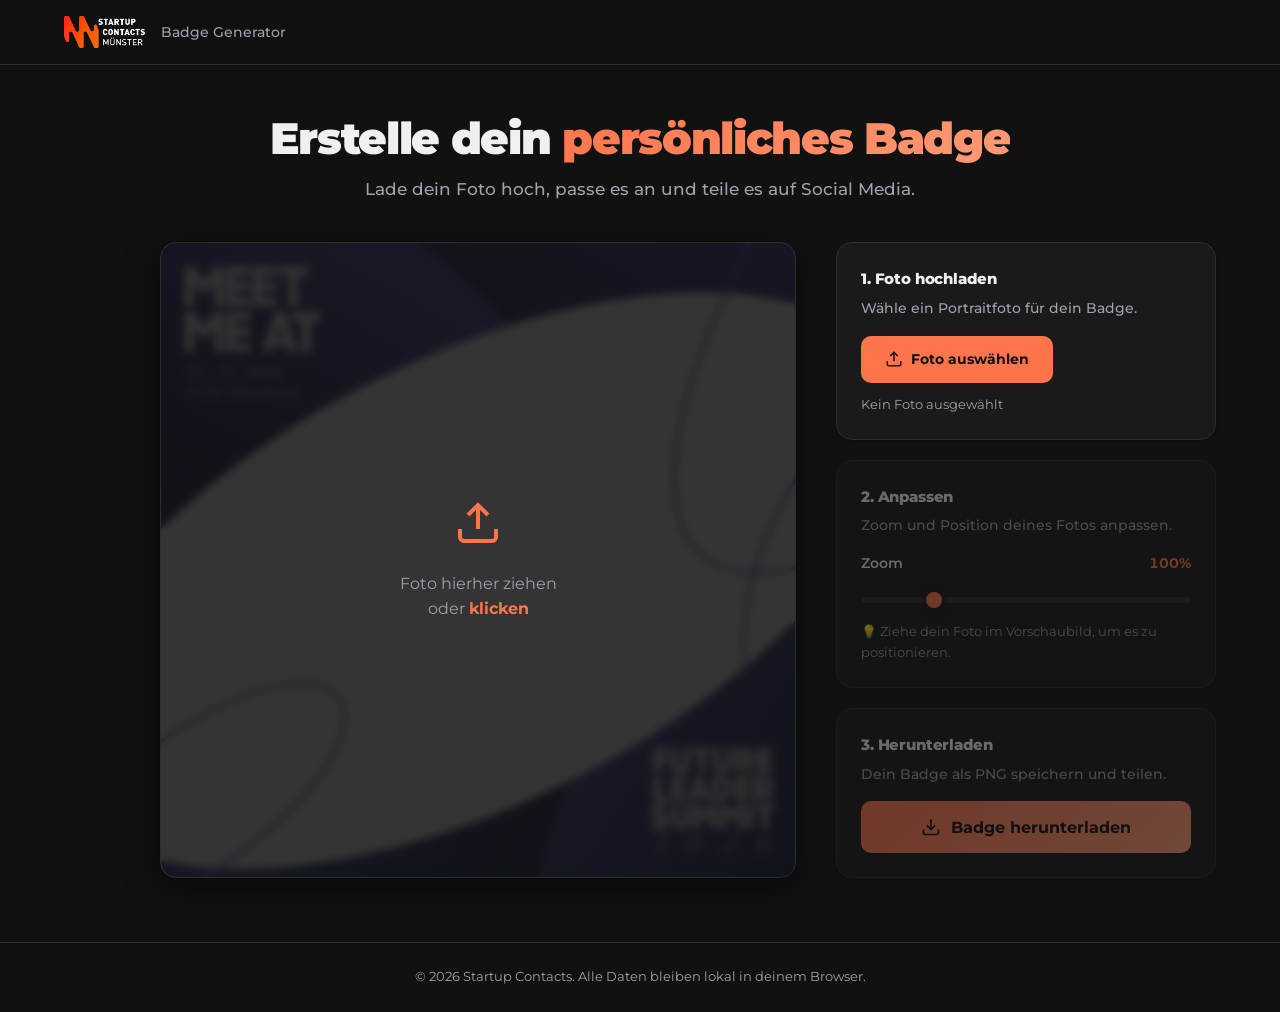
==== index.html @ 13b4af8f "Initial commit" ====
<!DOCTYPE html>
<html lang="de">
<head>
  <meta charset="UTF-8">
  <meta name="viewport" content="width=device-width, initial-scale=1.0">
  <title>Startup Contacts 2026 — Badge Generator</title>
  <meta name="description" content="Erstelle dein persönliches Startup Contacts 2026 Badge für Social Media.">
  <link rel="preconnect" href="https://fonts.googleapis.com">
  <link rel="preconnect" href="https://fonts.gstatic.com" crossorigin>
  <link href="https://fonts.googleapis.com/css2?family=Montserrat:wght@400;500;600;700;800;900&display=swap" rel="stylesheet">
  <link rel="stylesheet" href="css/style.css">
</head>
<body>
  <header class="header">
    <div class="container">
      <div class="header__inner">
        <img class="header__logo-img" src="assets/SC_logo_nav_bar.png" alt="Startup Contacts">
        <p class="header__tagline">Badge Generator</p>
      </div>
    </div>
  </header>

  <main class="main">
    <div class="container">
      <section class="hero">
        <h2 class="hero__title">Erstelle dein <span>persönliches Badge</span></h2>
        <p class="hero__subtitle">Lade dein Foto hoch, passe es an und teile es auf Social Media.</p>
      </section>

      <div class="generator">
        <div class="generator__preview">
          <div class="canvas-wrapper" id="canvasWrapper">
            <canvas id="badgeCanvas" width="1080" height="1080"></canvas>
            <div class="upload-overlay" id="uploadOverlay">
              <div class="upload-overlay__content">
                <svg class="upload-overlay__icon" viewBox="0 0 24 24" fill="none" stroke="currentColor" stroke-width="2">
                  <path d="M21 15v4a2 2 0 0 1-2 2H5a2 2 0 0 1-2-2v-4"/>
                  <polyline points="17 8 12 3 7 8"/>
                  <line x1="12" y1="3" x2="12" y2="15"/>
                </svg>
                <p class="upload-overlay__text">Foto hierher ziehen<br>oder <strong>klicken</strong></p>
              </div>
            </div>
          </div>
        </div>

        <div class="generator__controls">
          <div class="control-card">
            <h3 class="control-card__title">1. Foto hochladen</h3>
            <p class="control-card__desc">Wähle ein Portraitfoto für dein Badge.</p>
            <label class="upload-btn" for="photoInput">
              <svg viewBox="0 0 24 24" fill="none" stroke="currentColor" stroke-width="2">
                <path d="M21 15v4a2 2 0 0 1-2 2H5a2 2 0 0 1-2-2v-4"/>
                <polyline points="17 8 12 3 7 8"/>
                <line x1="12" y1="3" x2="12" y2="15"/>
              </svg>
              Foto auswählen
            </label>
            <input type="file" id="photoInput" accept="image/png, image/jpeg" hidden>
            <p class="control-card__hint" id="fileName">Kein Foto ausgewählt</p>
          </div>

          <div class="control-card control-card--disabled" id="adjustControls">
            <h3 class="control-card__title">2. Anpassen</h3>
            <p class="control-card__desc">Zoom und Position deines Fotos anpassen.</p>
            
            <div class="slider-group">
              <label class="slider-label" for="zoomSlider">
                <span>Zoom</span>
                <span class="slider-value" id="zoomValue">100%</span>
              </label>
              <input type="range" id="zoomSlider" class="slider" min="50" max="300" value="100" step="1">
            </div>

            <p class="control-card__hint">💡 Ziehe dein Foto im Vorschaubild, um es zu positionieren.</p>
          </div>

          <div class="control-card control-card--disabled" id="downloadControls">
            <h3 class="control-card__title">3. Herunterladen</h3>
            <p class="control-card__desc">Dein Badge als PNG speichern und teilen.</p>
            <button class="download-btn" id="downloadBtn">
              <svg viewBox="0 0 24 24" fill="none" stroke="currentColor" stroke-width="2">
                <path d="M21 15v4a2 2 0 0 1-2 2H5a2 2 0 0 1-2-2v-4"/>
                <polyline points="7 10 12 15 17 10"/>
                <line x1="12" y1="15" x2="12" y2="3"/>
              </svg>
              Badge herunterladen
            </button>
          </div>
        </div>
      </div>
    </div>
  </main>

  <footer class="footer">
    <div class="container">
      <p>&copy; 2026 Startup Contacts. Alle Daten bleiben lokal in deinem Browser.</p>
    </div>
  </footer>

  <script src="js/app.js"></script>
</body>
</html>
---- css/style.css ----
/* =============================================
   Social Media Badge Generator — Styles
   Font: Montserrat | Responsive | Modern & Clean
   ============================================= */

*, *::before, *::after {
  margin: 0;
  padding: 0;
  box-sizing: border-box;
}

:root {
  --color-primary: #FF754B;
  --color-primary-light: #FF8F6B;
  --color-accent: #FF754B;
  --color-bg: #111111;
  --color-surface: #1A1A1A;
  --color-surface-hover: #222222;
  --color-white: #ffffff;
  --color-text: #F0F0F0;
  --color-text-secondary: #9CA3AF;
  --color-border: #2E2E2E;
  --shadow-sm: 0 1px 3px rgba(0, 0, 0, 0.3);
  --shadow-md: 0 4px 16px rgba(0, 0, 0, 0.4);
  --shadow-lg: 0 8px 32px rgba(0, 0, 0, 0.5);
  --radius: 16px;
  --radius-sm: 10px;
  --transition: 0.2s ease;
}

html {
  font-size: 16px;
  -webkit-font-smoothing: antialiased;
  -moz-osx-font-smoothing: grayscale;
}

body {
  font-family: 'Montserrat', -apple-system, BlinkMacSystemFont, sans-serif;
  background: var(--color-bg);
  color: var(--color-text);
  line-height: 1.6;
  min-height: 100vh;
  display: flex;
  flex-direction: column;
}

.container {
  width: 100%;
  max-width: 1200px;
  margin: 0 auto;
  padding: 0 24px;
}

/* Header */
.header {
  border-bottom: 1px solid var(--color-border);
  padding: 16px 0;
  position: sticky;
  top: 0;
  z-index: 100;
  backdrop-filter: blur(12px);
  background: rgba(17, 17, 17, 0.92);
}

.header__inner {
  display: flex;
  align-items: center;
  gap: 16px;
}

.header__logo-img {
  height: 32px;
  width: auto;
  display: block;
}

.header__tagline {
  font-size: 0.875rem;
  color: var(--color-text-secondary);
  font-weight: 500;
}

/* Hero */
.hero {
  text-align: center;
  padding: 48px 0 40px;
}

.hero__title {
  font-size: clamp(1.75rem, 4vw, 2.75rem);
  font-weight: 900;
  letter-spacing: -0.03em;
  line-height: 1.15;
  color: var(--color-text);
}

.hero__title span {
  background: linear-gradient(135deg, #FF754B, #FF9A76);
  -webkit-background-clip: text;
  -webkit-text-fill-color: transparent;
  background-clip: text;
}

.hero__subtitle {
  margin-top: 12px;
  font-size: 1.05rem;
  color: var(--color-text-secondary);
  font-weight: 500;
}

/* Generator Layout */
.generator {
  display: grid;
  grid-template-columns: auto 380px;
  gap: 40px;
  align-items: start;
  padding-bottom: 64px;
}

/* Canvas Preview */
.generator__preview {
  position: sticky;
  top: 100px;
  justify-self: end;
}

.canvas-wrapper {
  position: relative;
  width: 100%;
  aspect-ratio: 1;
  background: #1A1A1A;
  border-radius: var(--radius);
  box-shadow: var(--shadow-lg);
  border: 1px solid var(--color-border);
  overflow: hidden;
  cursor: grab;
}

.canvas-wrapper:active {
  cursor: grabbing;
}

canvas {
  width: 100%;
  height: 100%;
  display: block;
}

/* Upload Overlay */
.upload-overlay {
  position: absolute;
  inset: 0;
  display: flex;
  align-items: center;
  justify-content: center;
  background: rgba(17, 17, 17, 0.85);
  backdrop-filter: blur(4px);
  transition: opacity var(--transition);
  cursor: pointer;
}

.upload-overlay--hidden {
  opacity: 0;
  pointer-events: none;
}

.upload-overlay__content {
  text-align: center;
  padding: 32px;
}

.upload-overlay__icon {
  width: 48px;
  height: 48px;
  color: var(--color-accent);
  margin-bottom: 16px;
}

.upload-overlay__text {
  font-size: 1rem;
  color: var(--color-text-secondary);
  line-height: 1.6;
}

.upload-overlay__text strong {
  color: var(--color-accent);
}

/* Drag-over state */
.canvas-wrapper.drag-over .upload-overlay {
  opacity: 1;
  pointer-events: auto;
  background: rgba(255, 117, 75, 0.08);
  border: 2px dashed var(--color-accent);
  border-radius: var(--radius);
}

/* Controls */
.generator__controls {
  display: flex;
  flex-direction: column;
  gap: 20px;
}

.control-card {
  background: var(--color-surface);
  border-radius: var(--radius);
  padding: 24px;
  box-shadow: var(--shadow-sm);
  border: 1px solid var(--color-border);
  transition: all var(--transition);
}

.control-card:hover {
  box-shadow: var(--shadow-md);
  background: var(--color-surface-hover);
}

.control-card--disabled {
  opacity: 0.4;
  pointer-events: none;
  user-select: none;
}

.control-card--disabled:hover {
  box-shadow: var(--shadow-sm);
  background: var(--color-surface);
}

.control-card__title {
  font-size: 0.95rem;
  font-weight: 800;
  color: var(--color-text);
  margin-bottom: 6px;
  letter-spacing: -0.01em;
}

.control-card__desc {
  font-size: 0.85rem;
  color: var(--color-text-secondary);
  margin-bottom: 16px;
  font-weight: 500;
}

.control-card__hint {
  font-size: 0.8rem;
  color: var(--color-text-secondary);
  margin-top: 12px;
}

/* Upload Button */
.upload-btn {
  display: inline-flex;
  align-items: center;
  gap: 8px;
  background: var(--color-accent);
  color: #111111;
  font-family: 'Montserrat', sans-serif;
  font-size: 0.9rem;
  font-weight: 700;
  padding: 12px 24px;
  border-radius: var(--radius-sm);
  cursor: pointer;
  transition: all var(--transition);
  border: none;
  text-decoration: none;
}

.upload-btn svg {
  width: 18px;
  height: 18px;
}

.upload-btn:hover {
  background: var(--color-primary-light);
  transform: translateY(-1px);
  box-shadow: var(--shadow-md);
}

/* Slider */
.slider-group {
  margin-bottom: 8px;
}

.slider-label {
  display: flex;
  justify-content: space-between;
  align-items: center;
  font-size: 0.85rem;
  font-weight: 600;
  color: var(--color-text);
  margin-bottom: 10px;
}

.slider-value {
  font-variant-numeric: tabular-nums;
  color: var(--color-accent);
  font-weight: 700;
}

.slider {
  -webkit-appearance: none;
  appearance: none;
  width: 100%;
  height: 6px;
  border-radius: 3px;
  background: var(--color-border);
  outline: none;
  transition: background var(--transition);
}

.slider::-webkit-slider-thumb {
  -webkit-appearance: none;
  appearance: none;
  width: 22px;
  height: 22px;
  border-radius: 50%;
  background: var(--color-accent);
  cursor: pointer;
  border: 3px solid var(--color-surface);
  box-shadow: 0 2px 8px rgba(0, 0, 0, 0.3);
  transition: transform var(--transition);
}

.slider::-webkit-slider-thumb:hover {
  transform: scale(1.15);
}

.slider::-moz-range-thumb {
  width: 22px;
  height: 22px;
  border-radius: 50%;
  background: var(--color-accent);
  cursor: pointer;
  border: 3px solid var(--color-surface);
  box-shadow: 0 2px 8px rgba(0, 0, 0, 0.3);
}

/* Download Button */
.download-btn {
  display: inline-flex;
  align-items: center;
  gap: 10px;
  width: 100%;
  justify-content: center;
  background: linear-gradient(135deg, #FF754B, #FF9A76);
  color: #111111;
  font-family: 'Montserrat', sans-serif;
  font-size: 1rem;
  font-weight: 700;
  padding: 16px 32px;
  border-radius: var(--radius-sm);
  border: none;
  cursor: pointer;
  transition: all var(--transition);
}

.download-btn svg {
  width: 20px;
  height: 20px;
}

.download-btn:hover {
  transform: translateY(-2px);
  box-shadow: 0 8px 24px rgba(255, 117, 75, 0.3);
}

.download-btn:active {
  transform: translateY(0);
}

/* Footer */
.footer {
  margin-top: auto;
  padding: 24px 0;
  text-align: center;
  font-size: 0.8rem;
  color: var(--color-text-secondary);
  border-top: 1px solid var(--color-border);
}

/* =============================================
   Responsive
   ============================================= */

@media (max-width: 900px) {
  .generator {
    grid-template-columns: 1fr;
    gap: 24px;
  }

  .generator__preview {
    position: static;
    max-width: 520px;
    margin: 0 auto;
    width: 100%;
  }

  .hero {
    padding: 32px 0 28px;
  }
}

@media (max-width: 480px) {
  .container {
    padding: 0 16px;
  }

  .hero__title {
    font-size: 1.5rem;
  }

  .hero__subtitle {
    font-size: 0.9rem;
  }

  .control-card {
    padding: 18px;
  }

  .upload-btn, .download-btn {
    width: 100%;
    justify-content: center;
  }
}
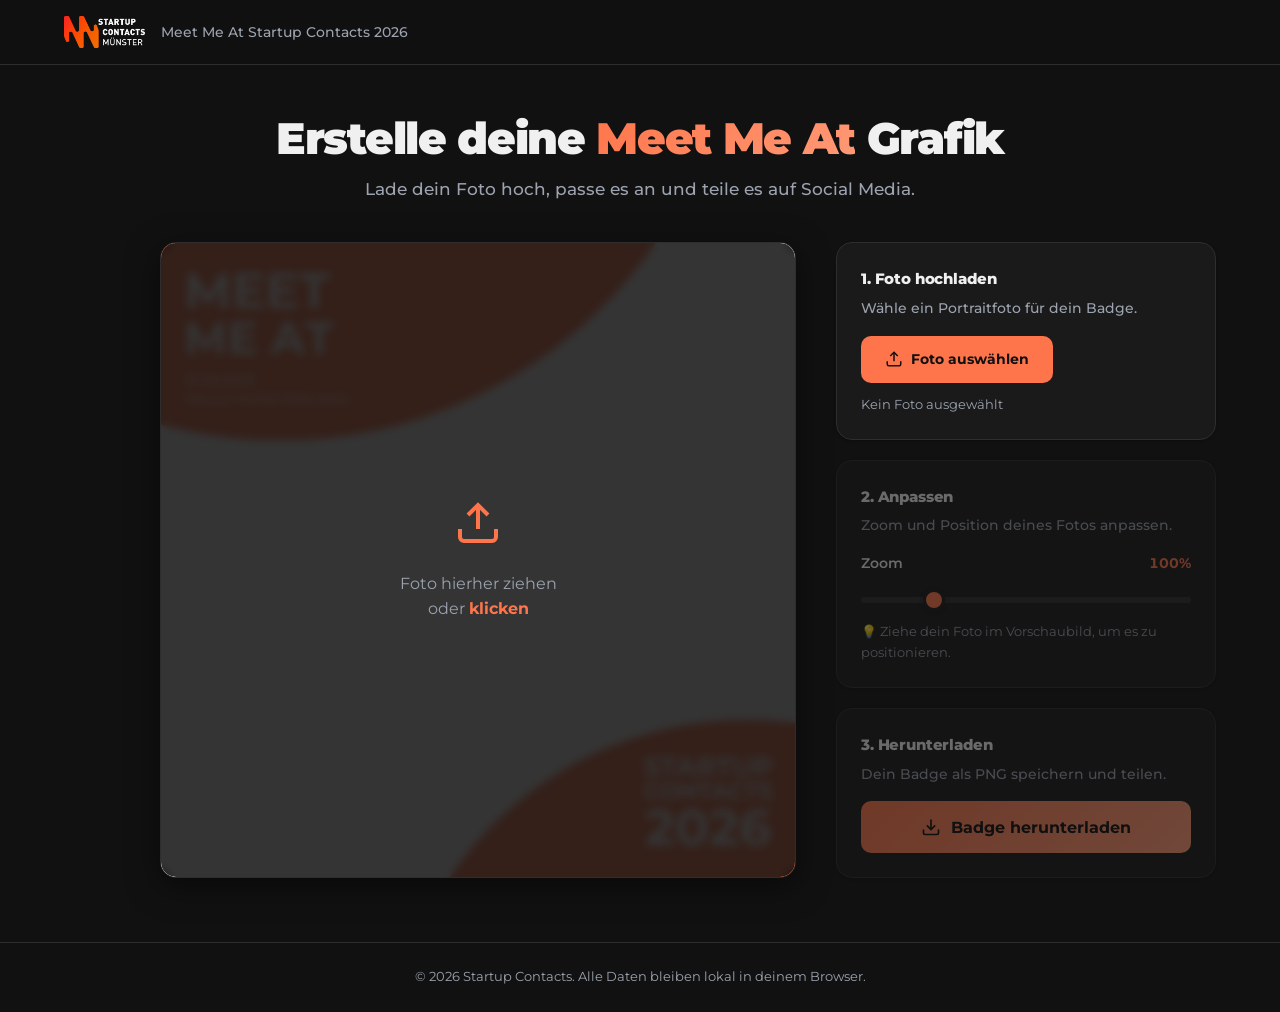
==== commit 544c891d: "rename" ====
--- a/index.html
+++ b/index.html
@@ -15,7 +15,7 @@
     <div class="container">
       <div class="header__inner">
         <img class="header__logo-img" src="assets/SC_logo_nav_bar.png" alt="Startup Contacts">
-        <p class="header__tagline">Badge Generator</p>
+        <p class="header__tagline">Meet Me At Startup Contacts 2026</p>
       </div>
     </div>
   </header>
@@ -23,7 +23,7 @@
   <main class="main">
     <div class="container">
       <section class="hero">
-        <h2 class="hero__title">Erstelle dein <span>persönliches Badge</span></h2>
+        <h2 class="hero__title">Erstelle deine <span>Meet Me At</span> Grafik</h2>
         <p class="hero__subtitle">Lade dein Foto hoch, passe es an und teile es auf Social Media.</p>
       </section>
 
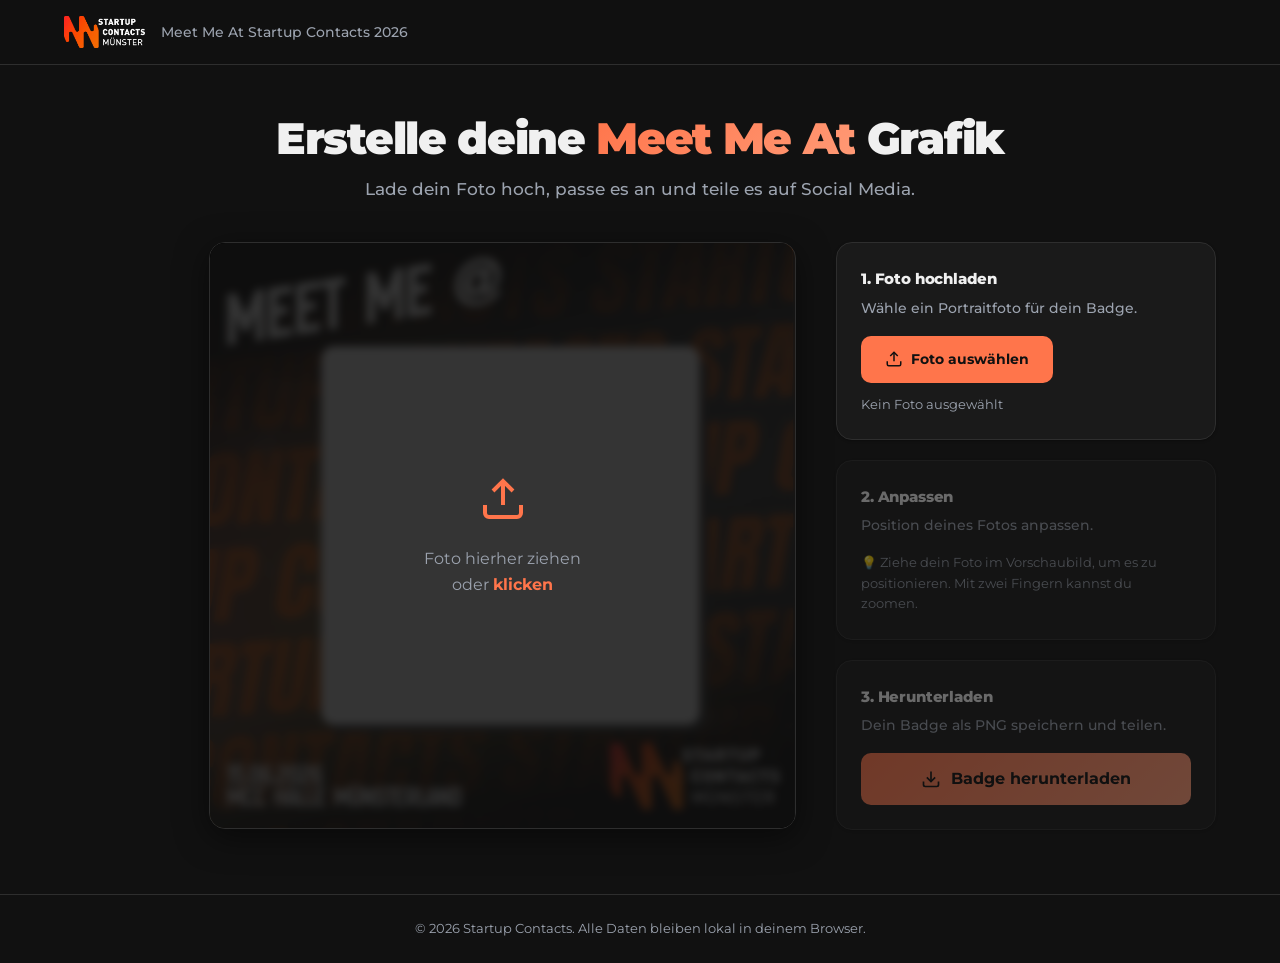
==== commit b2b3eb11: "fixes" ====
--- a/index.html
+++ b/index.html
@@ -62,17 +62,9 @@
 
           <div class="control-card control-card--disabled" id="adjustControls">
             <h3 class="control-card__title">2. Anpassen</h3>
-            <p class="control-card__desc">Zoom und Position deines Fotos anpassen.</p>
-            
-            <div class="slider-group">
-              <label class="slider-label" for="zoomSlider">
-                <span>Zoom</span>
-                <span class="slider-value" id="zoomValue">100%</span>
-              </label>
-              <input type="range" id="zoomSlider" class="slider" min="50" max="300" value="100" step="1">
-            </div>
+            <p class="control-card__desc">Position deines Fotos anpassen.</p>
 
-            <p class="control-card__hint">💡 Ziehe dein Foto im Vorschaubild, um es zu positionieren.</p>
+            <p class="control-card__hint">💡 Ziehe dein Foto im Vorschaubild, um es zu positionieren. Mit zwei Fingern kannst du zoomen.</p>
           </div>
 
           <div class="control-card control-card--disabled" id="downloadControls">
@@ -92,6 +84,16 @@
     </div>
   </main>
 
+  <div class="save-modal" id="saveModal" hidden>
+    <div class="save-modal__backdrop" id="saveModalBackdrop"></div>
+    <div class="save-modal__dialog" role="dialog" aria-modal="true" aria-labelledby="saveModalTitle">
+      <button class="save-modal__close" id="saveModalClose" aria-label="Schließen">&times;</button>
+      <h3 class="save-modal__title" id="saveModalTitle">Badge speichern</h3>
+      <p class="save-modal__text" id="saveModalText">Halte das Bild gedrückt und wähle <strong>„Bild sichern"</strong>.</p>
+      <img class="save-modal__image" id="saveModalImage" alt="Dein Badge">
+    </div>
+  </div>
+
   <footer class="footer">
     <div class="container">
       <p>&copy; 2026 Startup Contacts. Alle Daten bleiben lokal in deinem Browser.</p>
--- a/css/style.css
+++ b/css/style.css
@@ -277,63 +277,84 @@
   box-shadow: var(--shadow-md);
 }
 
-/* Slider */
-.slider-group {
+/* Save Modal (in-app / PWA download fallback) */
+.save-modal {
+  position: fixed;
+  inset: 0;
+  z-index: 1000;
+  display: flex;
+  align-items: center;
+  justify-content: center;
+  padding: 24px;
+}
+
+.save-modal[hidden] {
+  display: none;
+}
+
+.save-modal__backdrop {
+  position: absolute;
+  inset: 0;
+  background: rgba(0, 0, 0, 0.75);
+  backdrop-filter: blur(8px);
+}
+
+.save-modal__dialog {
+  position: relative;
+  background: var(--color-surface);
+  border: 1px solid var(--color-border);
+  border-radius: var(--radius);
+  padding: 24px;
+  max-width: 420px;
+  width: 100%;
+  max-height: 90vh;
+  overflow-y: auto;
+  box-shadow: var(--shadow-lg);
+  text-align: center;
+}
+
+.save-modal__close {
+  position: absolute;
+  top: 8px;
+  right: 12px;
+  background: transparent;
+  border: none;
+  color: var(--color-text-secondary);
+  font-size: 1.75rem;
+  line-height: 1;
+  cursor: pointer;
+  padding: 4px 8px;
+}
+
+.save-modal__close:hover {
+  color: var(--color-text);
+}
+
+.save-modal__title {
+  font-size: 1.1rem;
+  font-weight: 800;
+  color: var(--color-text);
   margin-bottom: 8px;
 }
 
-.slider-label {
-  display: flex;
-  justify-content: space-between;
-  align-items: center;
-  font-size: 0.85rem;
-  font-weight: 600;
-  color: var(--color-text);
-  margin-bottom: 10px;
-}
-
-.slider-value {
-  font-variant-numeric: tabular-nums;
+.save-modal__text {
+  font-size: 0.9rem;
+  color: var(--color-text-secondary);
+  margin-bottom: 16px;
+  line-height: 1.5;
+}
+
+.save-modal__text strong {
   color: var(--color-accent);
-  font-weight: 700;
-}
-
-.slider {
-  -webkit-appearance: none;
-  appearance: none;
-  width: 100%;
-  height: 6px;
-  border-radius: 3px;
-  background: var(--color-border);
-  outline: none;
-  transition: background var(--transition);
-}
-
-.slider::-webkit-slider-thumb {
-  -webkit-appearance: none;
-  appearance: none;
-  width: 22px;
-  height: 22px;
-  border-radius: 50%;
-  background: var(--color-accent);
-  cursor: pointer;
-  border: 3px solid var(--color-surface);
-  box-shadow: 0 2px 8px rgba(0, 0, 0, 0.3);
-  transition: transform var(--transition);
-}
-
-.slider::-webkit-slider-thumb:hover {
-  transform: scale(1.15);
-}
-
-.slider::-moz-range-thumb {
-  width: 22px;
-  height: 22px;
-  border-radius: 50%;
-  background: var(--color-accent);
-  cursor: pointer;
-  border: 3px solid var(--color-surface);
-  box-shadow: 0 2px 8px rgba(0, 0, 0, 0.3);
+}
+
+.save-modal__image {
+  width: 100%;
+  height: auto;
+  border-radius: var(--radius-sm);
+  display: block;
+  -webkit-touch-callout: default;
+  touch-action: manipulation;
 }
 
 /* Download Button */
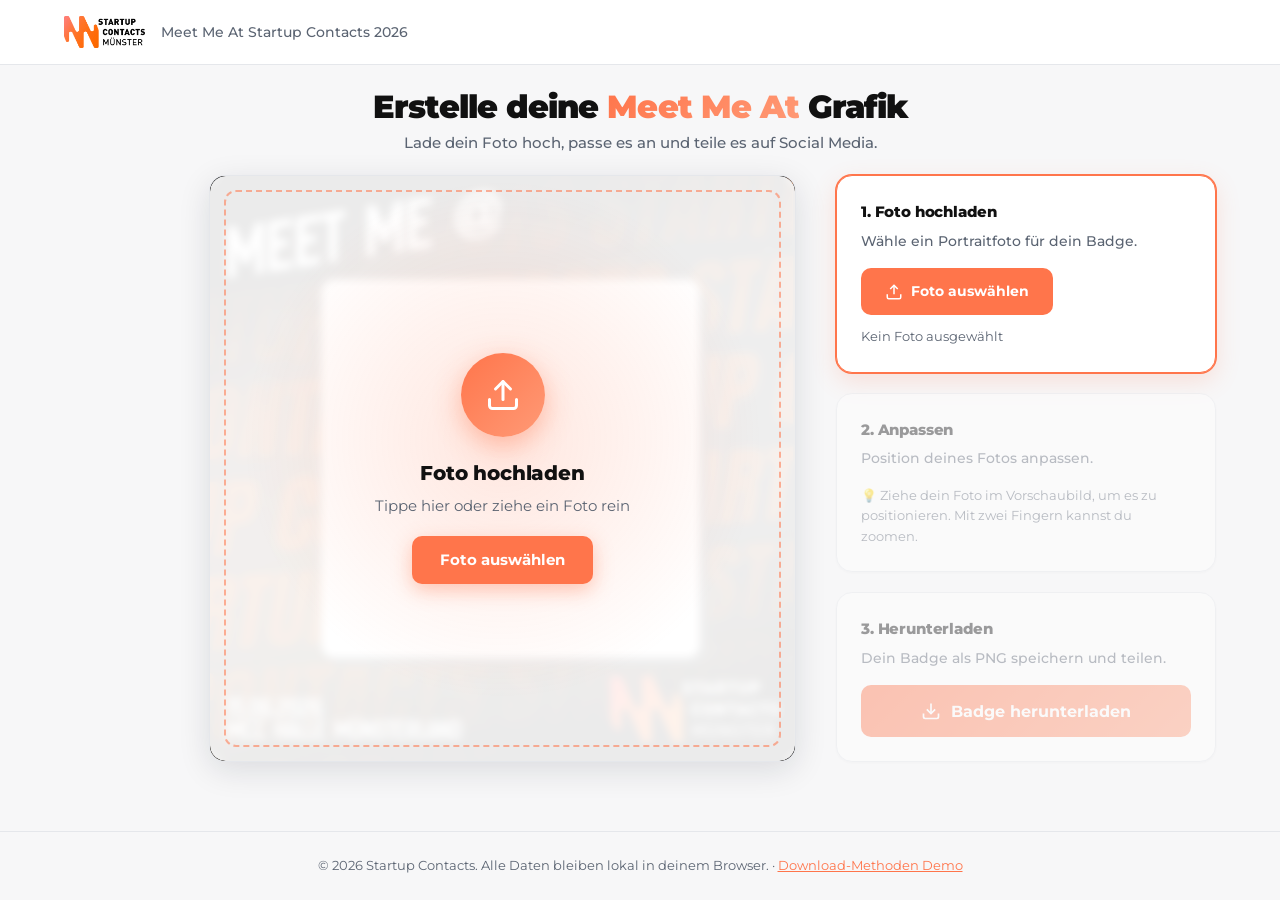
==== commit db80c782: "new version" ====
--- a/index.html
+++ b/index.html
@@ -5,6 +5,17 @@
   <meta name="viewport" content="width=device-width, initial-scale=1.0">
   <title>Startup Contacts 2026 — Badge Generator</title>
   <meta name="description" content="Erstelle dein persönliches Startup Contacts 2026 Badge für Social Media.">
+  <script>
+    (function () {
+      var mq = window.matchMedia('(prefers-color-scheme: light)');
+      var apply = function () {
+        document.documentElement.setAttribute('data-theme', mq.matches ? 'light' : 'dark');
+      };
+      apply();
+      if (mq.addEventListener) mq.addEventListener('change', apply);
+      else if (mq.addListener) mq.addListener(apply);
+    })();
+  </script>
   <link rel="preconnect" href="https://fonts.googleapis.com">
   <link rel="preconnect" href="https://fonts.gstatic.com" crossorigin>
   <link href="https://fonts.googleapis.com/css2?family=Montserrat:wght@400;500;600;700;800;900&display=swap" rel="stylesheet">
@@ -33,19 +44,23 @@
             <canvas id="badgeCanvas" width="1080" height="1080"></canvas>
             <div class="upload-overlay" id="uploadOverlay">
               <div class="upload-overlay__content">
-                <svg class="upload-overlay__icon" viewBox="0 0 24 24" fill="none" stroke="currentColor" stroke-width="2">
-                  <path d="M21 15v4a2 2 0 0 1-2 2H5a2 2 0 0 1-2-2v-4"/>
-                  <polyline points="17 8 12 3 7 8"/>
-                  <line x1="12" y1="3" x2="12" y2="15"/>
-                </svg>
-                <p class="upload-overlay__text">Foto hierher ziehen<br>oder <strong>klicken</strong></p>
+                <div class="upload-overlay__icon-wrap">
+                  <svg class="upload-overlay__icon" viewBox="0 0 24 24" fill="none" stroke="currentColor" stroke-width="2" stroke-linecap="round" stroke-linejoin="round">
+                    <path d="M21 15v4a2 2 0 0 1-2 2H5a2 2 0 0 1-2-2v-4"/>
+                    <polyline points="17 8 12 3 7 8"/>
+                    <line x1="12" y1="3" x2="12" y2="15"/>
+                  </svg>
+                </div>
+                <p class="upload-overlay__headline">Foto hochladen</p>
+                <p class="upload-overlay__text">Tippe hier oder ziehe ein Foto rein</p>
+                <span class="upload-overlay__cta">Foto auswählen</span>
               </div>
             </div>
           </div>
         </div>
 
         <div class="generator__controls">
-          <div class="control-card">
+          <div class="control-card control-card--active" id="uploadControls">
             <h3 class="control-card__title">1. Foto hochladen</h3>
             <p class="control-card__desc">Wähle ein Portraitfoto für dein Badge.</p>
             <label class="upload-btn" for="photoInput">
@@ -96,7 +111,7 @@
 
   <footer class="footer">
     <div class="container">
-      <p>&copy; 2026 Startup Contacts. Alle Daten bleiben lokal in deinem Browser.</p>
+      <p>&copy; 2026 Startup Contacts. Alle Daten bleiben lokal in deinem Browser. · <a href="download-demo.html" style="color: var(--color-accent);">Download-Methoden Demo</a></p>
     </div>
   </footer>
 
--- a/css/style.css
+++ b/css/style.css
@@ -13,19 +13,44 @@
   --color-primary: #FF754B;
   --color-primary-light: #FF8F6B;
   --color-accent: #FF754B;
+  --color-white: #ffffff;
+  --radius: 16px;
+  --radius-sm: 10px;
+  --transition: 0.2s ease;
+}
+
+[data-theme="dark"] {
   --color-bg: #111111;
   --color-surface: #1A1A1A;
   --color-surface-hover: #222222;
-  --color-white: #ffffff;
   --color-text: #F0F0F0;
   --color-text-secondary: #9CA3AF;
   --color-border: #2E2E2E;
+  --color-header-bg: rgba(17, 17, 17, 0.92);
+  --color-overlay-bg: rgba(17, 17, 17, 0.88);
+  --color-canvas-bg: #1A1A1A;
+  --color-btn-text: #111111;
   --shadow-sm: 0 1px 3px rgba(0, 0, 0, 0.3);
   --shadow-md: 0 4px 16px rgba(0, 0, 0, 0.4);
   --shadow-lg: 0 8px 32px rgba(0, 0, 0, 0.5);
-  --radius: 16px;
-  --radius-sm: 10px;
-  --transition: 0.2s ease;
+  --logo-filter: none;
+}
+
+[data-theme="light"] {
+  --color-bg: #F7F7F8;
+  --color-surface: #FFFFFF;
+  --color-surface-hover: #FAFAFA;
+  --color-text: #111111;
+  --color-text-secondary: #5B6472;
+  --color-border: #E5E7EB;
+  --color-header-bg: rgba(255, 255, 255, 0.92);
+  --color-overlay-bg: rgba(255, 255, 255, 0.92);
+  --color-canvas-bg: #F1F2F4;
+  --color-btn-text: #FFFFFF;
+  --shadow-sm: 0 1px 3px rgba(17, 24, 39, 0.06);
+  --shadow-md: 0 4px 16px rgba(17, 24, 39, 0.08);
+  --shadow-lg: 0 8px 32px rgba(17, 24, 39, 0.12);
+  --logo-filter: invert(1) hue-rotate(180deg) saturate(1.05);
 }
 
 html {
@@ -42,6 +67,7 @@
   min-height: 100vh;
   display: flex;
   flex-direction: column;
+  transition: background var(--transition), color var(--transition);
 }
 
 .container {
@@ -59,7 +85,8 @@
   top: 0;
   z-index: 100;
   backdrop-filter: blur(12px);
-  background: rgba(17, 17, 17, 0.92);
+  background: var(--color-header-bg);
+  transition: background var(--transition), border-color var(--transition);
 }
 
 .header__inner {
@@ -72,6 +99,7 @@
   height: 32px;
   width: auto;
   display: block;
+  filter: var(--logo-filter);
 }
 
 .header__tagline {
@@ -79,15 +107,16 @@
   color: var(--color-text-secondary);
   font-weight: 500;
 }
+
 
 /* Hero */
 .hero {
   text-align: center;
-  padding: 48px 0 40px;
+  padding: 24px 0 20px;
 }
 
 .hero__title {
-  font-size: clamp(1.75rem, 4vw, 2.75rem);
+  font-size: clamp(1.4rem, 3.2vw, 2rem);
   font-weight: 900;
   letter-spacing: -0.03em;
   line-height: 1.15;
@@ -102,8 +131,8 @@
 }
 
 .hero__subtitle {
-  margin-top: 12px;
-  font-size: 1.05rem;
+  margin-top: 6px;
+  font-size: 0.92rem;
   color: var(--color-text-secondary);
   font-weight: 500;
 }
@@ -128,12 +157,13 @@
   position: relative;
   width: 100%;
   aspect-ratio: 1;
-  background: #1A1A1A;
+  background: var(--color-canvas-bg);
   border-radius: var(--radius);
   box-shadow: var(--shadow-lg);
   border: 1px solid var(--color-border);
   overflow: hidden;
   cursor: grab;
+  transition: background var(--transition), border-color var(--transition);
 }
 
 .canvas-wrapper:active {
@@ -153,10 +183,30 @@
   display: flex;
   align-items: center;
   justify-content: center;
-  background: rgba(17, 17, 17, 0.85);
+  background:
+    radial-gradient(circle at 50% 45%, rgba(255, 117, 75, 0.18), transparent 60%),
+    var(--color-overlay-bg);
   backdrop-filter: blur(4px);
   transition: opacity var(--transition);
   cursor: pointer;
+  border: 2px dashed transparent;
+  border-radius: var(--radius);
+}
+
+.upload-overlay::after {
+  content: '';
+  position: absolute;
+  inset: 12px;
+  border-radius: calc(var(--radius) - 4px);
+  border: 2px dashed var(--color-accent);
+  opacity: 0.55;
+  pointer-events: none;
+  animation: upload-border-pulse 2.4s ease-in-out infinite;
+}
+
+@keyframes upload-border-pulse {
+  0%, 100% { opacity: 0.4; }
+  50% { opacity: 0.85; }
 }
 
 .upload-overlay--hidden {
@@ -165,34 +215,78 @@
 }
 
 .upload-overlay__content {
+  position: relative;
   text-align: center;
-  padding: 32px;
+  padding: 24px;
+  z-index: 1;
+}
+
+.upload-overlay__icon-wrap {
+  display: inline-flex;
+  align-items: center;
+  justify-content: center;
+  width: 84px;
+  height: 84px;
+  border-radius: 50%;
+  background: linear-gradient(135deg, #FF754B, #FF9A76);
+  margin: 0 auto 20px;
+  box-shadow: 0 8px 28px rgba(255, 117, 75, 0.45);
+  animation: upload-icon-bounce 2.4s ease-in-out infinite;
+}
+
+@keyframes upload-icon-bounce {
+  0%, 100% { transform: translateY(0) scale(1); }
+  50% { transform: translateY(-6px) scale(1.04); }
 }
 
 .upload-overlay__icon {
-  width: 48px;
-  height: 48px;
-  color: var(--color-accent);
-  margin-bottom: 16px;
+  width: 36px;
+  height: 36px;
+  color: #FFFFFF;
+}
+
+.upload-overlay__headline {
+  font-size: 1.25rem;
+  font-weight: 800;
+  color: var(--color-text);
+  letter-spacing: -0.01em;
+  margin-bottom: 6px;
 }
 
 .upload-overlay__text {
-  font-size: 1rem;
-  color: var(--color-text-secondary);
-  line-height: 1.6;
-}
-
-.upload-overlay__text strong {
-  color: var(--color-accent);
+  font-size: 0.95rem;
+  color: var(--color-text-secondary);
+  line-height: 1.5;
+  margin-bottom: 18px;
+}
+
+.upload-overlay__cta {
+  display: inline-block;
+  background: var(--color-accent);
+  color: #FFFFFF;
+  font-weight: 700;
+  font-size: 0.95rem;
+  padding: 12px 28px;
+  border-radius: var(--radius-sm);
+  box-shadow: 0 6px 20px rgba(255, 117, 75, 0.4);
+  transition: transform var(--transition), box-shadow var(--transition);
+}
+
+.upload-overlay:hover .upload-overlay__cta {
+  transform: translateY(-2px);
+  box-shadow: 0 10px 24px rgba(255, 117, 75, 0.5);
 }
 
 /* Drag-over state */
 .canvas-wrapper.drag-over .upload-overlay {
+  background:
+    radial-gradient(circle at 50% 45%, rgba(255, 117, 75, 0.28), transparent 60%),
+    var(--color-overlay-bg);
+}
+
+.canvas-wrapper.drag-over .upload-overlay::after {
   opacity: 1;
-  pointer-events: auto;
-  background: rgba(255, 117, 75, 0.08);
-  border: 2px dashed var(--color-accent);
-  border-radius: var(--radius);
+  inset: 8px;
 }
 
 /* Controls */
@@ -208,7 +302,11 @@
   padding: 24px;
   box-shadow: var(--shadow-sm);
   border: 1px solid var(--color-border);
-  transition: all var(--transition);
+  transition: opacity 0.35s ease, transform 0.35s ease, max-height 0.4s ease,
+    padding 0.35s ease, margin 0.35s ease, border-color var(--transition),
+    background var(--transition), box-shadow var(--transition);
+  max-height: 800px;
+  overflow: hidden;
 }
 
 .control-card:hover {
@@ -225,6 +323,23 @@
 .control-card--disabled:hover {
   box-shadow: var(--shadow-sm);
   background: var(--color-surface);
+}
+
+.control-card--active {
+  border-color: var(--color-accent);
+  box-shadow: 0 0 0 1px var(--color-accent), 0 8px 24px rgba(255, 117, 75, 0.18);
+}
+
+.control-card--hidden {
+  opacity: 0;
+  transform: translateY(-8px);
+  max-height: 0;
+  padding-top: 0;
+  padding-bottom: 0;
+  margin-top: 0;
+  margin-bottom: 0;
+  border-width: 0;
+  pointer-events: none;
 }
 
 .control-card__title {
@@ -254,7 +369,7 @@
   align-items: center;
   gap: 8px;
   background: var(--color-accent);
-  color: #111111;
+  color: #FFFFFF;
   font-family: 'Montserrat', sans-serif;
   font-size: 0.9rem;
   font-weight: 700;
@@ -365,7 +480,7 @@
   width: 100%;
   justify-content: center;
   background: linear-gradient(135deg, #FF754B, #FF9A76);
-  color: #111111;
+  color: #FFFFFF;
   font-family: 'Montserrat', sans-serif;
   font-size: 1rem;
   font-weight: 700;
@@ -373,7 +488,7 @@
   border-radius: var(--radius-sm);
   border: none;
   cursor: pointer;
-  transition: all var(--transition);
+  transition: transform var(--transition), box-shadow var(--transition);
 }
 
 .download-btn svg {
@@ -388,6 +503,25 @@
 
 .download-btn:active {
   transform: translateY(0);
+}
+
+@keyframes download-pulse {
+  0%, 100% {
+    box-shadow: 0 0 0 0 rgba(255, 117, 75, 0.55), 0 4px 16px rgba(255, 117, 75, 0.25);
+    transform: scale(1);
+  }
+  50% {
+    box-shadow: 0 0 0 14px rgba(255, 117, 75, 0), 0 4px 16px rgba(255, 117, 75, 0.25);
+    transform: scale(1.02);
+  }
+}
+
+.download-btn--pulse {
+  animation: download-pulse 2.2s ease-in-out infinite;
+}
+
+.download-btn--pulse:hover {
+  animation: none;
 }
 
 /* Footer */
@@ -407,7 +541,7 @@
 @media (max-width: 900px) {
   .generator {
     grid-template-columns: 1fr;
-    gap: 24px;
+    gap: 20px;
   }
 
   .generator__preview {
@@ -418,7 +552,13 @@
   }
 
   .hero {
-    padding: 32px 0 28px;
+    padding: 16px 0 14px;
+  }
+}
+
+@media (max-width: 600px) {
+  .header__tagline {
+    display: none;
   }
 }
 
@@ -427,12 +567,16 @@
     padding: 0 16px;
   }
 
+  .hero {
+    padding: 12px 0 10px;
+  }
+
   .hero__title {
-    font-size: 1.5rem;
+    font-size: 1.25rem;
   }
 
   .hero__subtitle {
-    font-size: 0.9rem;
+    font-size: 0.85rem;
   }
 
   .control-card {
@@ -443,4 +587,23 @@
     width: 100%;
     justify-content: center;
   }
-}
+
+  .upload-overlay__icon-wrap {
+    width: 64px;
+    height: 64px;
+    margin-bottom: 14px;
+  }
+
+  .upload-overlay__icon {
+    width: 28px;
+    height: 28px;
+  }
+
+  .upload-overlay__headline {
+    font-size: 1.05rem;
+  }
+
+  .upload-overlay__text {
+    font-size: 0.85rem;
+  }
+}
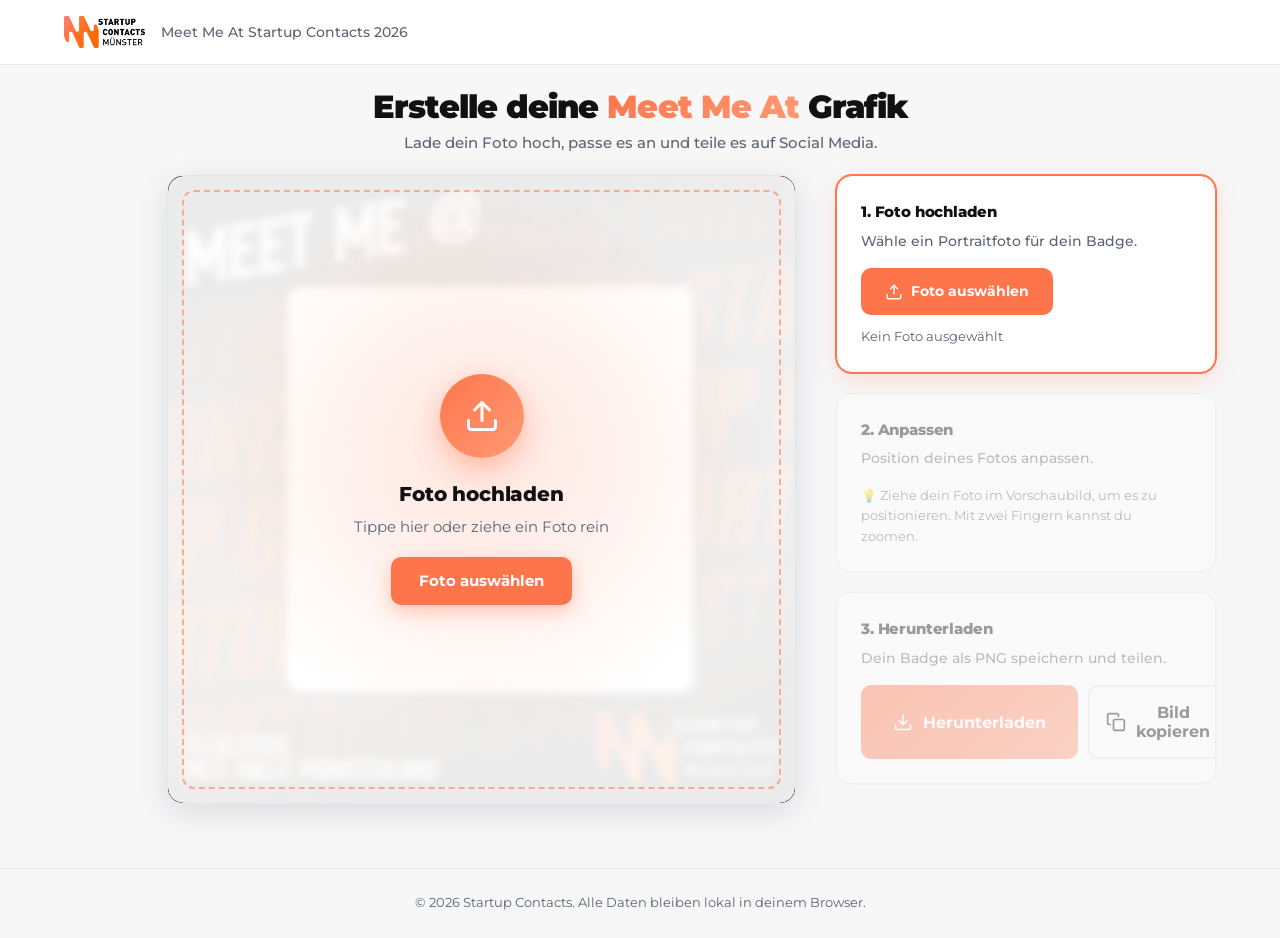
==== commit 070e47ae: "final fixes" ====
--- a/index.html
+++ b/index.html
@@ -42,6 +42,18 @@
         <div class="generator__preview">
           <div class="canvas-wrapper" id="canvasWrapper">
             <canvas id="badgeCanvas" width="1080" height="1080"></canvas>
+            <div class="move-hint" id="moveHint" aria-hidden="true">
+              <div class="move-hint__icon">
+                <svg viewBox="0 0 24 24" fill="none" stroke="currentColor" stroke-width="1.5" stroke-linecap="round" stroke-linejoin="round">
+                  <polyline points="5 9 2 12 5 15"/>
+                  <polyline points="9 5 12 2 15 5"/>
+                  <polyline points="15 19 12 22 9 19"/>
+                  <polyline points="19 9 22 12 19 15"/>
+                  <line x1="2" y1="12" x2="22" y2="12"/>
+                  <line x1="12" y1="2" x2="12" y2="22"/>
+                </svg>
+              </div>
+            </div>
             <div class="upload-overlay" id="uploadOverlay">
               <div class="upload-overlay__content">
                 <div class="upload-overlay__icon-wrap">
@@ -85,14 +97,23 @@
           <div class="control-card control-card--disabled" id="downloadControls">
             <h3 class="control-card__title">3. Herunterladen</h3>
             <p class="control-card__desc">Dein Badge als PNG speichern und teilen.</p>
-            <button class="download-btn" id="downloadBtn">
-              <svg viewBox="0 0 24 24" fill="none" stroke="currentColor" stroke-width="2">
-                <path d="M21 15v4a2 2 0 0 1-2 2H5a2 2 0 0 1-2-2v-4"/>
-                <polyline points="7 10 12 15 17 10"/>
-                <line x1="12" y1="15" x2="12" y2="3"/>
-              </svg>
-              Badge herunterladen
-            </button>
+            <div class="download-actions">
+              <button class="download-btn" id="downloadBtn">
+                <svg viewBox="0 0 24 24" fill="none" stroke="currentColor" stroke-width="2">
+                  <path d="M21 15v4a2 2 0 0 1-2 2H5a2 2 0 0 1-2-2v-4"/>
+                  <polyline points="7 10 12 15 17 10"/>
+                  <line x1="12" y1="15" x2="12" y2="3"/>
+                </svg>
+                Herunterladen
+              </button>
+              <button class="copy-btn" id="copyBtn">
+                <svg viewBox="0 0 24 24" fill="none" stroke="currentColor" stroke-width="2" stroke-linecap="round" stroke-linejoin="round">
+                  <rect x="9" y="9" width="13" height="13" rx="2"/>
+                  <path d="M5 15H4a2 2 0 0 1-2-2V4a2 2 0 0 1 2-2h9a2 2 0 0 1 2 2v1"/>
+                </svg>
+                Bild kopieren
+              </button>
+            </div>
           </div>
         </div>
       </div>
@@ -111,7 +132,7 @@
 
   <footer class="footer">
     <div class="container">
-      <p>&copy; 2026 Startup Contacts. Alle Daten bleiben lokal in deinem Browser. · <a href="download-demo.html" style="color: var(--color-accent);">Download-Methoden Demo</a></p>
+      <p>&copy; 2026 Startup Contacts. Alle Daten bleiben lokal in deinem Browser.</p>
     </div>
   </footer>
 
--- a/css/style.css
+++ b/css/style.css
@@ -162,12 +162,51 @@
   box-shadow: var(--shadow-lg);
   border: 1px solid var(--color-border);
   overflow: hidden;
-  cursor: grab;
+  cursor: default;
   transition: background var(--transition), border-color var(--transition);
 }
 
-.canvas-wrapper:active {
-  cursor: grabbing;
+.canvas-wrapper.is-draggable { cursor: grab; }
+.canvas-wrapper.is-dragging  { cursor: grabbing; }
+
+/* Move hint icon — shown after photo upload, dismissed on first drag */
+.move-hint {
+  position: absolute;
+  inset: 0;
+  display: flex;
+  align-items: center;
+  justify-content: center;
+  pointer-events: none;
+  opacity: 0;
+  transition: opacity 0.3s ease;
+  z-index: 10;
+}
+
+.move-hint.move-hint--visible {
+  opacity: 1;
+  animation: moveHintPulse 2s ease-in-out infinite;
+}
+
+.move-hint__icon {
+  display: flex;
+  align-items: center;
+  justify-content: center;
+  width: clamp(56px, 12%, 80px);
+  height: clamp(56px, 12%, 80px);
+  background: rgba(0, 0, 0, 0.38);
+  border-radius: 50%;
+  backdrop-filter: blur(2px);
+}
+
+.move-hint svg {
+  width: 52%;
+  height: 52%;
+  color: #fff;
+}
+
+@keyframes moveHintPulse {
+  0%, 100% { transform: scale(1);   opacity: 0.85; }
+  50%       { transform: scale(1.1); opacity: 0.55; }
 }
 
 canvas {
@@ -191,6 +230,7 @@
   cursor: pointer;
   border: 2px dashed transparent;
   border-radius: var(--radius);
+  z-index: 5;
 }
 
 .upload-overlay::after {
@@ -293,13 +333,13 @@
 .generator__controls {
   display: flex;
   flex-direction: column;
-  gap: 20px;
 }
 
 .control-card {
   background: var(--color-surface);
   border-radius: var(--radius);
   padding: 24px;
+  margin-bottom: 20px;
   box-shadow: var(--shadow-sm);
   border: 1px solid var(--color-border);
   transition: opacity 0.35s ease, transform 0.35s ease, max-height 0.4s ease,
@@ -473,6 +513,12 @@
 }
 
 /* Download Button */
+.download-actions {
+  display: grid;
+  grid-template-columns: 1fr 1fr;
+  gap: 10px;
+}
+
 .download-btn {
   display: inline-flex;
   align-items: center;
@@ -524,6 +570,45 @@
   animation: none;
 }
 
+.copy-btn {
+  display: inline-flex;
+  align-items: center;
+  justify-content: center;
+  gap: 10px;
+  width: 100%;
+  background: transparent;
+  color: var(--color-text);
+  font-family: 'Montserrat', sans-serif;
+  font-size: 1rem;
+  font-weight: 700;
+  padding: 16px 16px;
+  border-radius: var(--radius-sm);
+  border: 2px solid var(--color-border);
+  cursor: pointer;
+  transition: transform var(--transition), border-color var(--transition), color var(--transition);
+}
+
+.copy-btn svg {
+  width: 20px;
+  height: 20px;
+  flex-shrink: 0;
+}
+
+.copy-btn:hover {
+  border-color: var(--color-primary);
+  color: var(--color-primary);
+  transform: translateY(-2px);
+}
+
+.copy-btn:active {
+  transform: translateY(0);
+}
+
+.copy-btn--success {
+  border-color: #22c55e;
+  color: #22c55e;
+}
+
 /* Footer */
 .footer {
   margin-top: auto;
@@ -583,9 +668,20 @@
     padding: 18px;
   }
 
-  .upload-btn, .download-btn {
+  .control-card--hidden {
+    padding: 0;
+  }
+
+  .upload-btn, .download-btn, .copy-btn {
     width: 100%;
     justify-content: center;
+    font-size: 0.875rem;
+    padding: 13px 10px;
+  }
+
+  .download-btn svg, .copy-btn svg {
+    width: 17px;
+    height: 17px;
   }
 
   .upload-overlay__icon-wrap {
@@ -607,3 +703,19 @@
     font-size: 0.85rem;
   }
 }
+
+@media (max-width: 400px) {
+  .download-actions {
+    grid-template-columns: 1fr;
+  }
+
+  .download-btn, .copy-btn {
+    font-size: 1rem;
+    padding: 15px 20px;
+  }
+
+  .download-btn svg, .copy-btn svg {
+    width: 20px;
+    height: 20px;
+  }
+}
